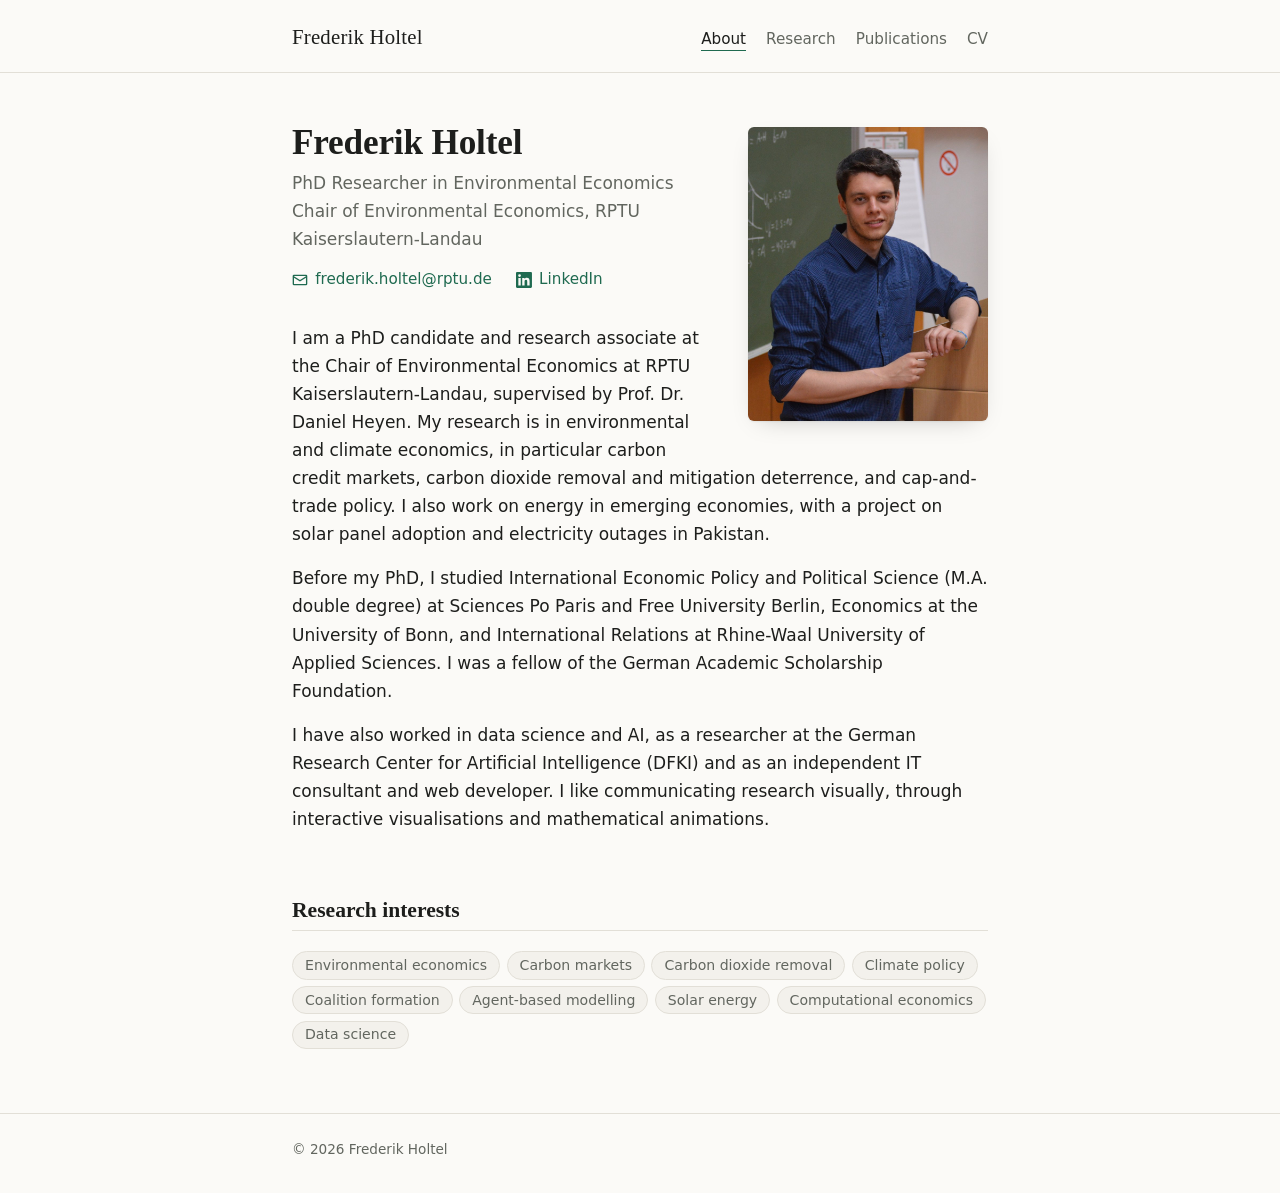
==== index.html @ 99f969e6 "Initial version of frederikholtel.com" ====
<!doctype html>
<html lang="en">
<head>
  <meta charset="utf-8">
  <meta name="viewport" content="width=device-width, initial-scale=1">
  <title>Frederik Holtel · Environmental Economics</title>
  <meta name="description" content="Frederik Holtel is a PhD researcher in environmental economics at RPTU Kaiserslautern-Landau, working on carbon markets, carbon dioxide removal and climate policy.">
  <link rel="canonical" href="https://frederikholtel.com/">
  <meta property="og:type" content="profile">
  <meta property="og:title" content="Frederik Holtel">
  <meta property="og:description" content="PhD researcher in environmental economics at RPTU Kaiserslautern-Landau.">
  <meta property="og:url" content="https://frederikholtel.com/">
  <meta property="og:image" content="https://frederikholtel.com/assets/img/prof_pic.jpg">
  <link rel="icon" href="/assets/img/favicon.svg" type="image/svg+xml">
  <link rel="stylesheet" href="/assets/css/style.css">
  <script type="application/ld+json">
  {
    "@context": "https://schema.org",
    "@type": "Person",
    "name": "Frederik Holtel",
    "url": "https://frederikholtel.com/",
    "image": "https://frederikholtel.com/assets/img/prof_pic.jpg",
    "jobTitle": "PhD Researcher in Environmental Economics",
    "affiliation": { "@type": "CollegeOrUniversity", "name": "RPTU Kaiserslautern-Landau" },
    "email": "mailto:frederik.holtel@rptu.de",
    "sameAs": ["https://www.linkedin.com/in/frederik-holtel/"]
  }
  </script>
</head>
<body>
  <header class="site-header">
    <div class="wrap">
      <a class="site-name" href="/">Frederik Holtel</a>
      <nav class="site-nav" aria-label="Main">
        <ul>
          <li><a href="/" aria-current="page">About</a></li>
          <li><a href="/research/">Research</a></li>
          <li><a href="/publications/">Publications</a></li>
          <li><a href="/cv/">CV</a></li>
        </ul>
      </nav>
    </div>
  </header>

  <main>
    <div class="wrap">
      <section class="intro">
        <img class="portrait" src="/assets/img/prof_pic.jpg" width="900" height="1105" alt="Portrait of Frederik Holtel">
        <h1>Frederik Holtel</h1>
        <p class="role">PhD Researcher in Environmental Economics<br>Chair of Environmental Economics, RPTU Kaiserslautern-Landau</p>
        <ul class="contact-links">
          <li>
            <a href="mailto:frederik.holtel@rptu.de">
              <svg viewBox="0 0 24 24" aria-hidden="true"><path d="M3 4h18a2 2 0 0 1 2 2v12a2 2 0 0 1-2 2H3a2 2 0 0 1-2-2V6a2 2 0 0 1 2-2zm0 2.2v.3l9 5.6 9-5.6v-.3H3zm18 2.6-9 5.6-9-5.6V18h18V8.8z"/></svg>
              <span>frederik.holtel@rptu.de</span>
            </a>
          </li>
          <li>
            <a href="https://www.linkedin.com/in/frederik-holtel/" rel="me noopener">
              <svg viewBox="0 0 24 24" aria-hidden="true"><path d="M20.45 20.45h-3.56v-5.57c0-1.33-.02-3.04-1.85-3.04-1.85 0-2.14 1.45-2.14 2.94v5.67H9.35V9h3.41v1.56h.05c.48-.9 1.64-1.85 3.37-1.85 3.6 0 4.27 2.37 4.27 5.46v6.28zM5.34 7.43a2.06 2.06 0 1 1 0-4.13 2.06 2.06 0 0 1 0 4.13zM7.12 20.45H3.56V9h3.56v11.45zM22.22 0H1.77C.79 0 0 .77 0 1.73v20.54C0 23.23.79 24 1.77 24h20.45c.98 0 1.78-.77 1.78-1.73V1.73C24 .77 23.2 0 22.22 0z"/></svg>
              <span>LinkedIn</span>
            </a>
          </li>
        </ul>

        <div class="bio">
          <p>I am a PhD candidate and research associate at the Chair of Environmental Economics at RPTU Kaiserslautern-Landau, supervised by Prof. Dr. Daniel Heyen. My research is in environmental and climate economics, in particular carbon credit markets, carbon dioxide removal and mitigation deterrence, and cap-and-trade policy. I also work on energy in emerging economies, with a project on solar panel adoption and electricity outages in Pakistan.</p>

          <p>Before my PhD, I studied International Economic Policy and Political Science (M.A. double degree) at Sciences Po Paris and Free University Berlin, Economics at the University of Bonn, and International Relations at Rhine-Waal University of Applied Sciences. I was a fellow of the German Academic Scholarship Foundation.</p>

          <p>I have also worked in data science and AI, as a researcher at the German Research Center for Artificial Intelligence (DFKI) and as an independent IT consultant and web developer. I like communicating research visually, through interactive visualisations and mathematical animations.</p>
        </div>
      </section>

      <h2>Research interests</h2>
      <ul class="tags">
        <li>Environmental economics</li>
        <li>Carbon markets</li>
        <li>Carbon dioxide removal</li>
        <li>Climate policy</li>
        <li>Coalition formation</li>
        <li>Agent-based modelling</li>
        <li>Solar energy</li>
        <li>Computational economics</li>
        <li>Data science</li>
      </ul>
    </div>
  </main>

  <footer class="site-footer">
    <div class="wrap">© 2026 Frederik Holtel</div>
  </footer>
</body>
</html>
---- assets/css/style.css ----
/* frederikholtel.com — single stylesheet, no build step, no external fonts. */

:root {
  --bg: #fbfaf7;
  --surface: #f3f1ec;
  --text: #1d1e1c;
  --muted: #62665f;
  --rule: #e2dfd7;
  --accent: #1f6a50;
  --accent-strong: #154d3a;

  --serif: "Iowan Old Style", "Palatino Linotype", Palatino, "Book Antiqua", Georgia, serif;
  --sans: system-ui, -apple-system, "Segoe UI", Roboto, "Helvetica Neue", Arial, sans-serif;

  --measure: 46rem;
  color-scheme: light dark;
}

@media (prefers-color-scheme: dark) {
  :root {
    --bg: #131513;
    --surface: #1b1e1b;
    --text: #e7e5df;
    --muted: #a2a69f;
    --rule: #2c302c;
    --accent: #7cc8a7;
    --accent-strong: #a3dcc3;
  }
}

*,
*::before,
*::after {
  box-sizing: border-box;
}

html {
  -webkit-text-size-adjust: 100%;
}

body {
  margin: 0;
  background: var(--bg);
  color: var(--text);
  font-family: var(--sans);
  font-size: 1.0625rem;
  line-height: 1.65;
  text-rendering: optimizeLegibility;
}

a {
  color: var(--accent);
  text-decoration-thickness: 1px;
  text-underline-offset: 0.18em;
}

a:hover {
  color: var(--accent-strong);
}

a:focus-visible {
  outline: 2px solid var(--accent);
  outline-offset: 2px;
  border-radius: 2px;
}

img {
  max-width: 100%;
  height: auto;
  display: block;
}

.wrap {
  max-width: var(--measure);
  margin: 0 auto;
  padding: 0 1.25rem;
}

/* ---------- Header ---------- */

.site-header {
  border-bottom: 1px solid var(--rule);
}

.site-header .wrap {
  display: flex;
  flex-wrap: wrap;
  align-items: baseline;
  justify-content: space-between;
  gap: 0.5rem 1.5rem;
  padding-top: 1.25rem;
  padding-bottom: 1.1rem;
}

.site-name {
  font-family: var(--serif);
  font-size: 1.3rem;
  color: var(--text);
  text-decoration: none;
  letter-spacing: 0.01em;
}

.site-name:hover {
  color: var(--accent);
}

.site-nav ul {
  display: flex;
  flex-wrap: wrap;
  gap: 0.25rem 1.25rem;
  margin: 0;
  padding: 0;
  list-style: none;
}

.site-nav a {
  color: var(--muted);
  text-decoration: none;
  font-size: 0.95rem;
  padding-bottom: 0.15rem;
  border-bottom: 1px solid transparent;
}

.site-nav a:hover {
  color: var(--text);
}

.site-nav a[aria-current="page"] {
  color: var(--text);
  border-bottom-color: var(--accent);
}

/* ---------- Main ---------- */

main {
  padding: 3rem 0 4rem;
}

h1,
h2,
h3 {
  font-family: var(--serif);
  font-weight: 600;
  line-height: 1.25;
  color: var(--text);
}

h1 {
  font-size: 2.2rem;
  margin: 0 0 0.35rem;
  letter-spacing: -0.005em;
}

h2 {
  font-size: 1.35rem;
  margin: 3rem 0 1.25rem;
  padding-bottom: 0.4rem;
  border-bottom: 1px solid var(--rule);
}

h3 {
  font-size: 1.08rem;
  margin: 0;
}

p {
  margin: 0 0 1rem;
}

.lede {
  color: var(--muted);
  font-size: 1.05rem;
  margin-bottom: 2rem;
}

.muted {
  color: var(--muted);
}

/* ---------- Home ---------- */

.intro {
  display: flow-root; /* contains the floated photo */
}

.portrait {
  float: right;
  width: 15rem;
  margin: 0.35rem 0 1.25rem 2.25rem;
  border-radius: 6px;
  box-shadow: 0 1px 2px rgb(0 0 0 / 0.06), 0 8px 24px -12px rgb(0 0 0 / 0.25);
}

.intro h1 {
  margin-bottom: 0.25rem;
}

.intro .role {
  color: var(--muted);
  margin: 0;
}

.intro .contact-links {
  margin: 0.9rem 0 1.75rem;
}

.contact-links {
  margin-top: 0.9rem;
}

.contact-links {
  display: flex;
  flex-wrap: wrap;
  gap: 0.5rem 1.5rem;
  margin: 1.5rem 0 0;
  padding: 0;
  list-style: none;
  font-size: 0.95rem;
}

.contact-links a {
  display: inline-flex;
  align-items: center;
  gap: 0.45rem;
  text-decoration: none;
}

.contact-links a:hover span {
  text-decoration: underline;
  text-underline-offset: 0.18em;
}

.contact-links svg {
  width: 1.05em;
  height: 1.05em;
  fill: currentColor;
  flex: none;
}

.tags {
  display: flex;
  flex-wrap: wrap;
  gap: 0.4rem;
  margin: 0;
  padding: 0;
  list-style: none;
}

.tags li {
  background: var(--surface);
  border: 1px solid var(--rule);
  border-radius: 999px;
  padding: 0.1rem 0.75rem;
  font-size: 0.88rem;
  color: var(--muted);
}

/* ---------- Dated lists (news, CV, talks) ---------- */

.timeline {
  margin: 0;
  padding: 0;
  list-style: none;
}

.timeline > li {
  display: grid;
  grid-template-columns: 8.5rem 1fr;
  gap: 1.25rem;
  padding: 0.85rem 0;
  border-top: 1px solid var(--rule);
}

.timeline > li:first-child {
  border-top: 0;
  padding-top: 0;
}

.timeline .when {
  color: var(--muted);
  font-size: 0.88rem;
  font-variant-numeric: tabular-nums;
  padding-top: 0.15rem;
}

.timeline .what p {
  margin: 0;
}

.timeline .what .sub {
  color: var(--muted);
  font-size: 0.95rem;
}

/* ---------- Work list (research, publications) ---------- */

.works {
  margin: 0;
  padding: 0;
  list-style: none;
}

.works > li {
  padding: 1rem 0;
  border-top: 1px solid var(--rule);
}

.works > li:first-child {
  border-top: 0;
  padding-top: 0;
}

.works .title {
  font-family: var(--serif);
  font-size: 1.1rem;
  font-weight: 600;
  line-height: 1.35;
  margin: 0 0 0.2rem;
}

.works .authors,
.works .venue {
  margin: 0;
  color: var(--muted);
  font-size: 0.95rem;
}

.works .venue em {
  color: var(--text);
}

.works .links {
  margin: 0.5rem 0 0;
  display: flex;
  gap: 0.5rem;
  flex-wrap: wrap;
}

.pill {
  display: inline-block;
  font-size: 0.8rem;
  letter-spacing: 0.03em;
  text-transform: uppercase;
  text-decoration: none;
  border: 1px solid var(--rule);
  border-radius: 999px;
  padding: 0.1rem 0.7rem;
}

.pill:hover {
  border-color: var(--accent);
}

.me {
  color: var(--text);
  font-weight: 600;
}

/* ---------- CV ---------- */

.cv-contact {
  display: grid;
  grid-template-columns: 8.5rem 1fr;
  gap: 0.35rem 1.25rem;
  margin: 0;
}

.cv-contact dt {
  color: var(--muted);
  font-size: 0.88rem;
  padding-top: 0.15rem;
}

.cv-contact dd {
  margin: 0;
}

/* ---------- Footer ---------- */

.site-footer {
  border-top: 1px solid var(--rule);
  color: var(--muted);
  font-size: 0.85rem;
}

.site-footer .wrap {
  padding-top: 1.5rem;
  padding-bottom: 2rem;
}

/* ---------- Small screens ---------- */

@media (max-width: 40rem) {
  body {
    font-size: 1rem;
  }

  main {
    padding: 2rem 0 3rem;
  }

  h1 {
    font-size: 1.85rem;
  }

  .portrait {
    float: none;
    width: 100%;
    max-width: 16rem;
    margin: 0 0 1.5rem;
  }

  .timeline > li,
  .cv-contact {
    grid-template-columns: 1fr;
    gap: 0.1rem;
  }

  .cv-contact dd {
    margin-bottom: 0.5rem;
  }
}

@media print {
  .site-header,
  .site-footer {
    display: none;
  }

  a {
    color: inherit;
    text-decoration: none;
  }
}
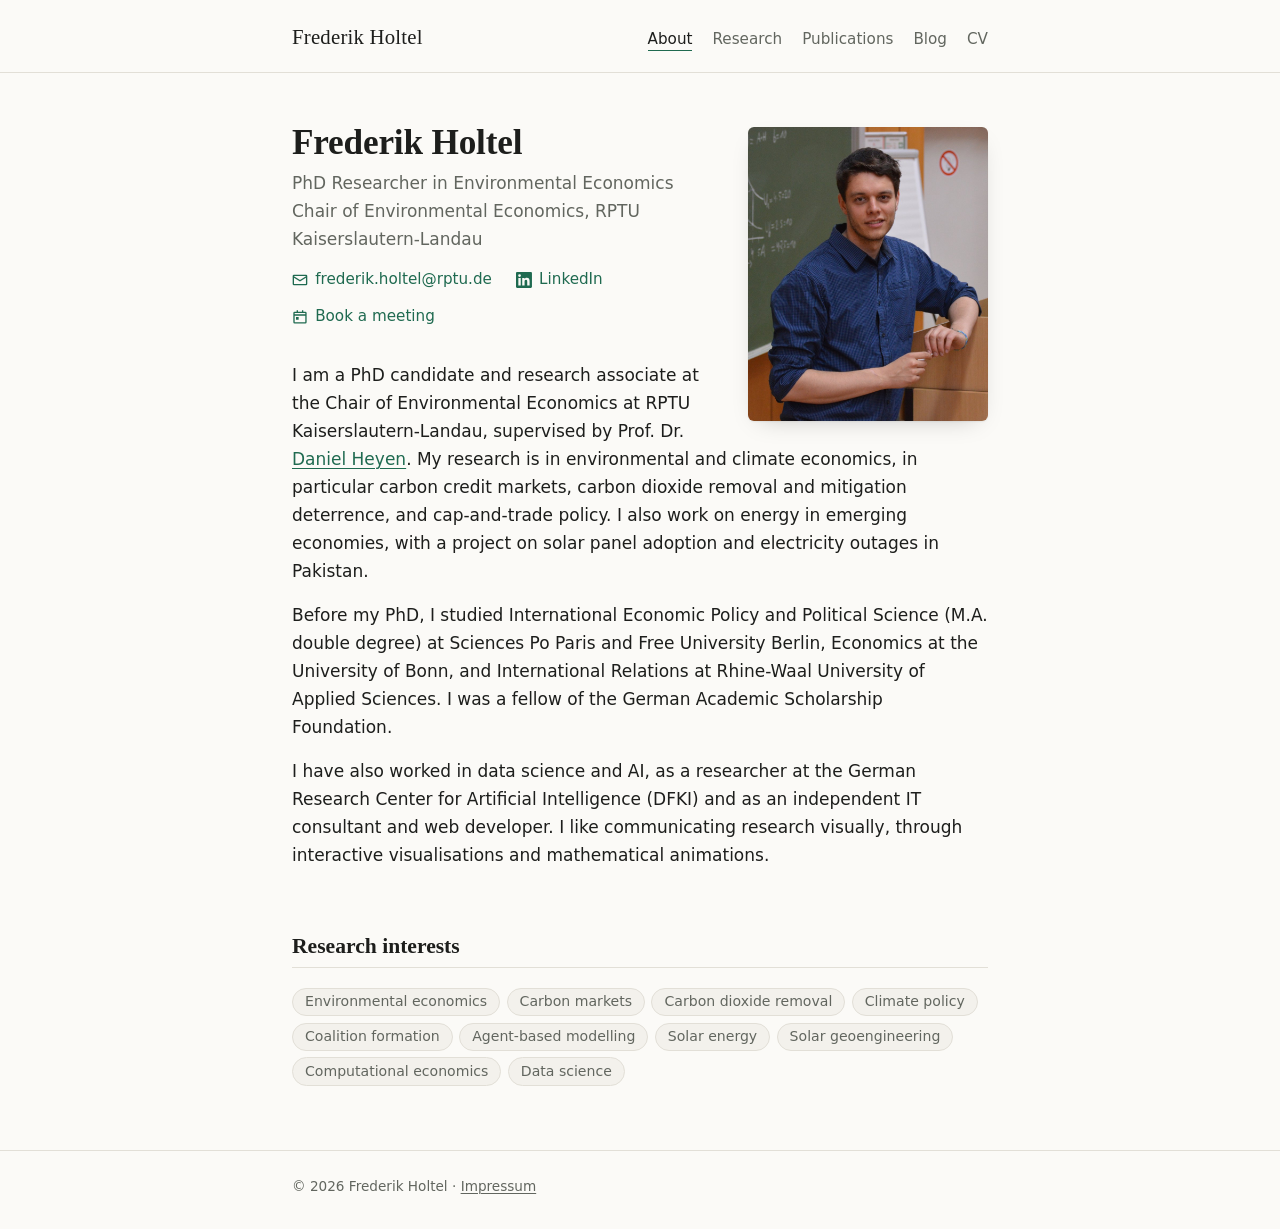
==== commit c3acbcab: "Blog, Impressum, email protection, www as main domain" ====
--- a/index.html
+++ b/index.html
@@ -5,12 +5,12 @@
   <meta name="viewport" content="width=device-width, initial-scale=1">
   <title>Frederik Holtel · Environmental Economics</title>
   <meta name="description" content="Frederik Holtel is a PhD researcher in environmental economics at RPTU Kaiserslautern-Landau, working on carbon markets, carbon dioxide removal and climate policy.">
-  <link rel="canonical" href="https://frederikholtel.com/">
+  <link rel="canonical" href="https://www.frederikholtel.com/">
   <meta property="og:type" content="profile">
   <meta property="og:title" content="Frederik Holtel">
   <meta property="og:description" content="PhD researcher in environmental economics at RPTU Kaiserslautern-Landau.">
-  <meta property="og:url" content="https://frederikholtel.com/">
-  <meta property="og:image" content="https://frederikholtel.com/assets/img/prof_pic.jpg">
+  <meta property="og:url" content="https://www.frederikholtel.com/">
+  <meta property="og:image" content="https://www.frederikholtel.com/assets/img/prof_pic.jpg">
   <link rel="icon" href="/assets/img/favicon.svg" type="image/svg+xml">
   <link rel="stylesheet" href="/assets/css/style.css">
   <script type="application/ld+json">
@@ -18,11 +18,10 @@
     "@context": "https://schema.org",
     "@type": "Person",
     "name": "Frederik Holtel",
-    "url": "https://frederikholtel.com/",
-    "image": "https://frederikholtel.com/assets/img/prof_pic.jpg",
+    "url": "https://www.frederikholtel.com/",
+    "image": "https://www.frederikholtel.com/assets/img/prof_pic.jpg",
     "jobTitle": "PhD Researcher in Environmental Economics",
     "affiliation": { "@type": "CollegeOrUniversity", "name": "RPTU Kaiserslautern-Landau" },
-    "email": "mailto:frederik.holtel@rptu.de",
     "sameAs": ["https://www.linkedin.com/in/frederik-holtel/"]
   }
   </script>
@@ -36,6 +35,7 @@
           <li><a href="/" aria-current="page">About</a></li>
           <li><a href="/research/">Research</a></li>
           <li><a href="/publications/">Publications</a></li>
+          <li><a href="/blog/">Blog</a></li>
           <li><a href="/cv/">CV</a></li>
         </ul>
       </nav>
@@ -50,9 +50,9 @@
         <p class="role">PhD Researcher in Environmental Economics<br>Chair of Environmental Economics, RPTU Kaiserslautern-Landau</p>
         <ul class="contact-links">
           <li>
-            <a href="mailto:frederik.holtel@rptu.de">
+            <a class="js-email" href="#" data-u="letloh.kirederf" data-d="ed.utpr">
               <svg viewBox="0 0 24 24" aria-hidden="true"><path d="M3 4h18a2 2 0 0 1 2 2v12a2 2 0 0 1-2 2H3a2 2 0 0 1-2-2V6a2 2 0 0 1 2-2zm0 2.2v.3l9 5.6 9-5.6v-.3H3zm18 2.6-9 5.6-9-5.6V18h18V8.8z"/></svg>
-              <span>frederik.holtel@rptu.de</span>
+              <span class="js-email-text">frederik.holtel [at] rptu.de</span>
             </a>
           </li>
           <li>
@@ -61,10 +61,16 @@
               <span>LinkedIn</span>
             </a>
           </li>
+          <li>
+            <a href="https://calendly.com/frederik-holtel/30min" rel="noopener">
+              <svg viewBox="0 0 24 24" aria-hidden="true"><path d="M7 2h2v2h6V2h2v2h3a2 2 0 0 1 2 2v14a2 2 0 0 1-2 2H4a2 2 0 0 1-2-2V6a2 2 0 0 1 2-2h3V2zM4 10v10h16V10H4zm0-4v2h16V6H4zm2 6h4v4H6v-4z"/></svg>
+              <span>Book a meeting</span>
+            </a>
+          </li>
         </ul>
 
         <div class="bio">
-          <p>I am a PhD candidate and research associate at the Chair of Environmental Economics at RPTU Kaiserslautern-Landau, supervised by Prof. Dr. Daniel Heyen. My research is in environmental and climate economics, in particular carbon credit markets, carbon dioxide removal and mitigation deterrence, and cap-and-trade policy. I also work on energy in emerging economies, with a project on solar panel adoption and electricity outages in Pakistan.</p>
+          <p>I am a PhD candidate and research associate at the Chair of Environmental Economics at RPTU Kaiserslautern-Landau, supervised by Prof. Dr. <a href="https://sites.google.com/site/researchdanielheyen/">Daniel Heyen</a>. My research is in environmental and climate economics, in particular carbon credit markets, carbon dioxide removal and mitigation deterrence, and cap-and-trade policy. I also work on energy in emerging economies, with a project on solar panel adoption and electricity outages in Pakistan.</p>
 
           <p>Before my PhD, I studied International Economic Policy and Political Science (M.A. double degree) at Sciences Po Paris and Free University Berlin, Economics at the University of Bonn, and International Relations at Rhine-Waal University of Applied Sciences. I was a fellow of the German Academic Scholarship Foundation.</p>
 
@@ -81,6 +87,7 @@
         <li>Coalition formation</li>
         <li>Agent-based modelling</li>
         <li>Solar energy</li>
+        <li>Solar geoengineering</li>
         <li>Computational economics</li>
         <li>Data science</li>
       </ul>
@@ -88,7 +95,8 @@
   </main>
 
   <footer class="site-footer">
-    <div class="wrap">© 2026 Frederik Holtel</div>
+    <div class="wrap">© 2026 Frederik Holtel · <a href="/impressum/">Impressum</a></div>
   </footer>
+  <script src="/assets/js/email.js" defer></script>
 </body>
 </html>
--- a/assets/css/style.css
+++ b/assets/css/style.css
@@ -375,12 +375,117 @@
   margin: 0;
 }
 
+/* ---------- Blog ---------- */
+
+.post-link {
+  color: var(--text);
+  text-decoration: none;
+}
+
+.post-link:hover {
+  color: var(--accent);
+  text-decoration: underline;
+}
+
+.post-meta {
+  color: var(--muted);
+  font-size: 0.9rem;
+  margin-bottom: 0.75rem;
+}
+
+.post-meta a {
+  color: inherit;
+}
+
+.post h1 {
+  font-size: 1.9rem;
+  margin-bottom: 2rem;
+}
+
+.post figure {
+  margin: 0 0 2rem;
+}
+
+.post figure img {
+  margin: 0 auto;
+  border: 1px solid var(--rule);
+  border-radius: 4px;
+  background: #fff;
+}
+
+.post figcaption {
+  color: var(--muted);
+  font-size: 0.85rem;
+  text-align: center;
+  margin-top: 0.6rem;
+}
+
+.options {
+  padding-left: 1.4rem;
+  margin: 0 0 1.5rem;
+}
+
+.options > li {
+  margin-bottom: 1.25rem;
+}
+
+.options > li::marker {
+  font-family: var(--serif);
+  font-weight: 600;
+  color: var(--accent);
+}
+
+.options h3 {
+  margin-bottom: 0.2rem;
+}
+
+.options p {
+  margin-bottom: 0.4rem;
+}
+
+.proscons {
+  list-style: none;
+  margin: 0;
+  padding: 0;
+  font-size: 0.95rem;
+}
+
+.proscons li {
+  position: relative;
+  padding-left: 1.5rem;
+  margin-bottom: 0.2rem;
+}
+
+.proscons li::before {
+  position: absolute;
+  left: 0;
+  font-weight: 700;
+}
+
+.proscons .pro::before {
+  content: "+";
+  color: var(--accent);
+}
+
+.proscons .con::before {
+  content: "−";
+  color: #b4533c;
+}
+
 /* ---------- Footer ---------- */
 
 .site-footer {
   border-top: 1px solid var(--rule);
   color: var(--muted);
   font-size: 0.85rem;
+}
+
+.site-footer a {
+  color: inherit;
+}
+
+.site-footer a:hover {
+  color: var(--accent);
 }
 
 .site-footer .wrap {
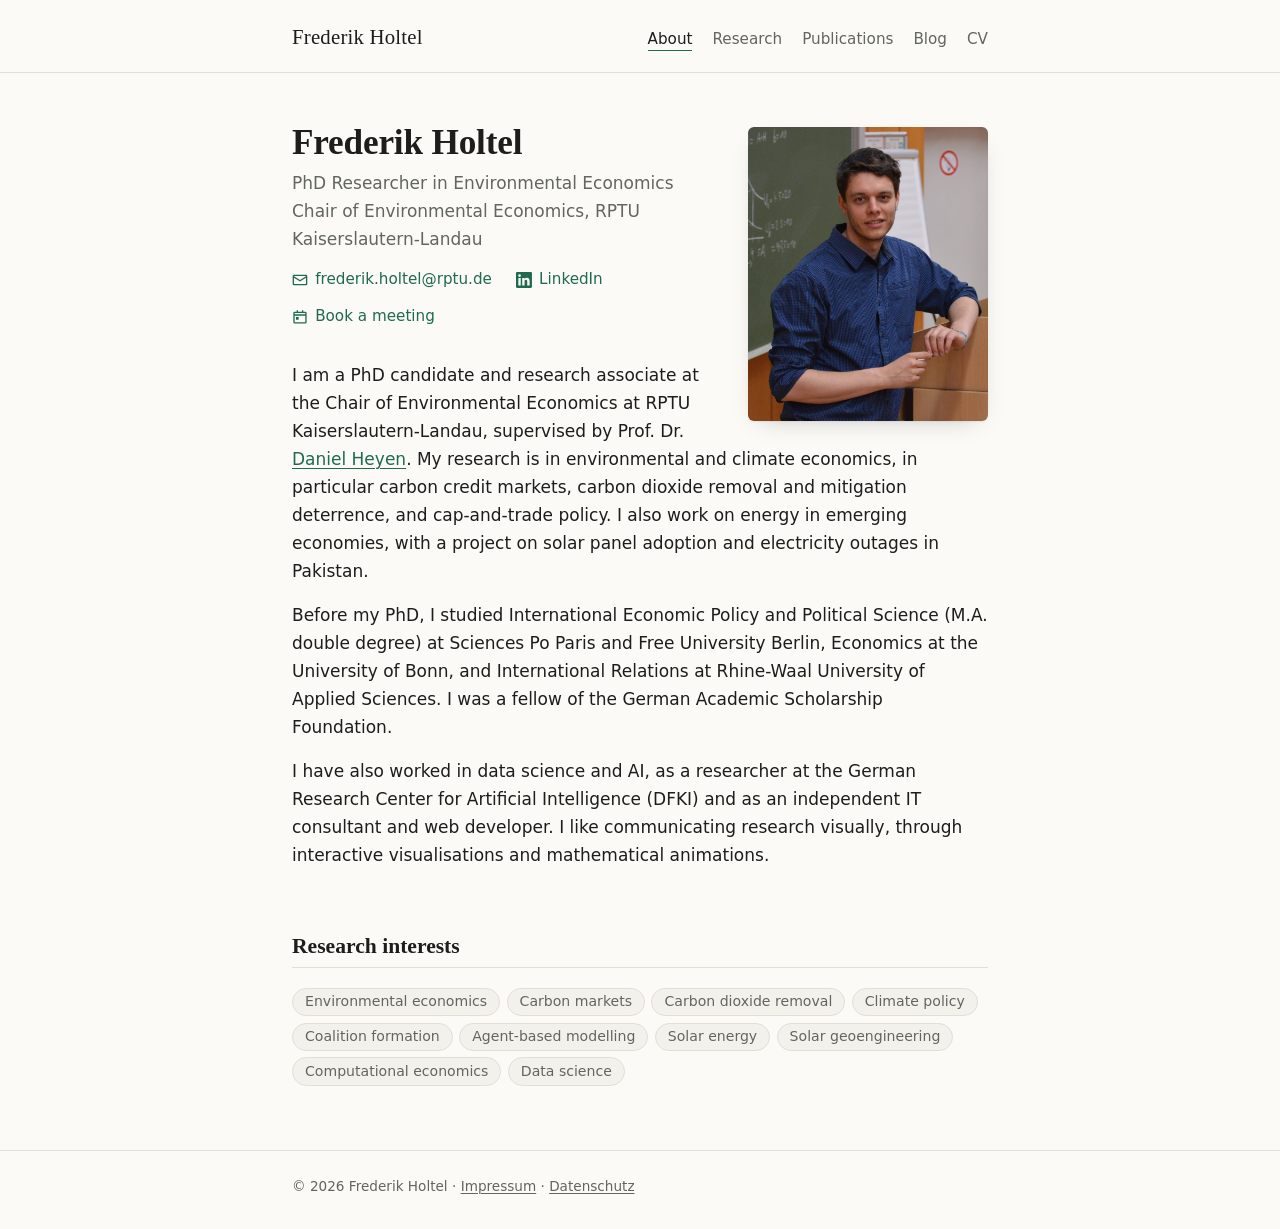
==== commit 805c5dcb: "Add GoatCounter analytics and privacy policy" ====
--- a/index.html
+++ b/index.html
@@ -95,8 +95,9 @@
   </main>
 
   <footer class="site-footer">
-    <div class="wrap">© 2026 Frederik Holtel · <a href="/impressum/">Impressum</a></div>
+    <div class="wrap">© 2026 Frederik Holtel · <a href="/impressum/">Impressum</a> · <a href="/datenschutz/">Datenschutz</a></div>
   </footer>
   <script src="/assets/js/email.js" defer></script>
+  <script data-goatcounter="https://frederikholtel.goatcounter.com/count" async src="https://gc.zgo.at/count.js"></script>
 </body>
 </html>
